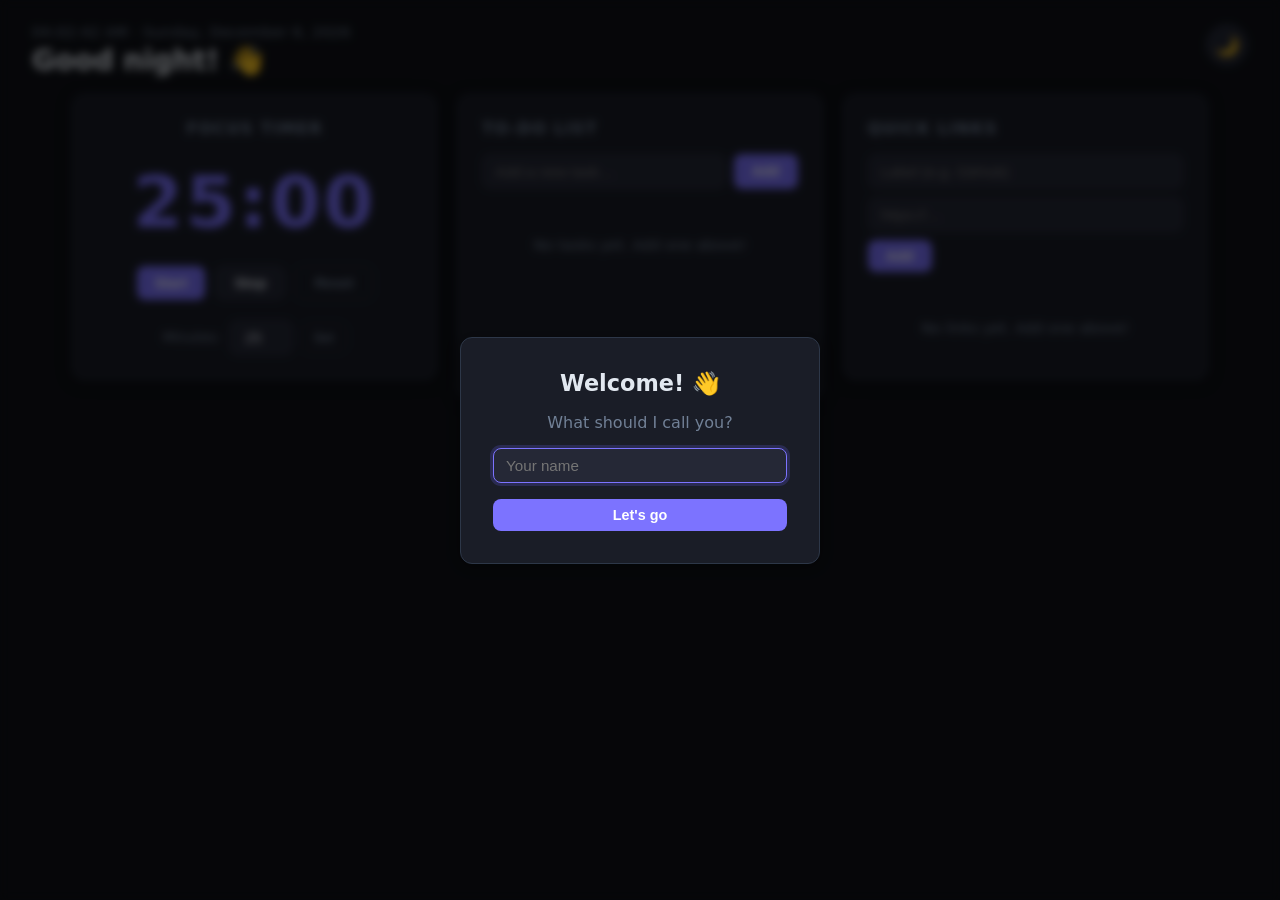
==== CodingCamp-13Jul26-SofyanHadiansyah/index.html @ e3ff243f "Merapikan struktur folder tugas" ====
<!DOCTYPE html>
<html lang="en" data-theme="dark">
<head>
  <meta charset="UTF-8" />
  <meta name="viewport" content="width=device-width, initial-scale=1.0" />
  <title>My Dashboard</title>
  <link rel="stylesheet" href="css/style.css" />
</head>
<body>

  <!-- ===== TOP BAR ===== -->
  <header class="top-bar">
    <div class="top-bar__left">
      <!-- Greeting & DateTime -->
      <div id="datetime" class="datetime"></div>
      <div id="greeting" class="greeting"></div>
    </div>
    <div class="top-bar__right">
      <!-- Theme toggle -->
      <button id="themeToggle" class="btn-icon" title="Toggle light / dark mode" aria-label="Toggle theme">
        <span id="themeIcon">🌙</span>
      </button>
    </div>
  </header>

  <!-- ===== NAME MODAL (shown on first visit) ===== -->
  <div id="nameModal" class="modal-overlay hidden" role="dialog" aria-modal="true" aria-labelledby="nameModalTitle">
    <div class="modal">
      <h2 id="nameModalTitle">Welcome! 👋</h2>
      <p>What should I call you?</p>
      <input id="nameInput" class="input" type="text" placeholder="Your name" maxlength="40" />
      <button id="nameSaveBtn" class="btn btn--primary">Let's go</button>
    </div>
  </div>

  <!-- ===== MAIN CONTENT ===== -->
  <main class="dashboard">

    <!-- ── FOCUS TIMER ── -->
    <section class="card timer-card" aria-labelledby="timerHeading">
      <h2 id="timerHeading" class="card__title">Focus Timer</h2>

      <div class="timer__display" id="timerDisplay" aria-live="polite">25:00</div>

      <div class="timer__controls">
        <button id="timerStart" class="btn btn--primary">Start</button>
        <button id="timerStop"  class="btn btn--secondary">Stop</button>
        <button id="timerReset" class="btn btn--ghost">Reset</button>
      </div>

      <!-- Challenge: custom Pomodoro duration -->
      <div class="timer__settings">
        <label for="timerDuration" class="label">Minutes:</label>
        <input id="timerDuration" class="input input--sm" type="number" min="1" max="120" value="25" />
        <button id="timerSetDuration" class="btn btn--ghost btn--sm">Set</button>
      </div>
    </section>

    <!-- ── TO-DO LIST ── -->
    <section class="card todo-card" aria-labelledby="todoHeading">
      <h2 id="todoHeading" class="card__title">To-Do List</h2>

      <form id="todoForm" class="todo__form">
        <input id="todoInput" class="input" type="text" placeholder="Add a new task…" maxlength="200" required />
        <button type="submit" class="btn btn--primary">Add</button>
      </form>

      <ul id="todoList" class="todo__list" aria-label="Task list"></ul>

      <p id="todoEmpty" class="todo__empty hidden">No tasks yet. Add one above!</p>
    </section>

    <!-- ── QUICK LINKS ── -->
    <section class="card links-card" aria-labelledby="linksHeading">
      <h2 id="linksHeading" class="card__title">Quick Links</h2>

      <form id="linkForm" class="links__form">
        <input id="linkName" class="input" type="text"  placeholder="Label (e.g. GitHub)" maxlength="30" required />
        <input id="linkUrl"  class="input" type="url"   placeholder="https://…" required />
        <button type="submit" class="btn btn--primary">Add</button>
      </form>

      <div id="linksList" class="links__grid" aria-label="Quick links"></div>

      <p id="linksEmpty" class="links__empty hidden">No links yet. Add one above!</p>
    </section>

  </main>

  <script src="js/app.js"></script>
</body>
</html>
---- CodingCamp-13Jul26-SofyanHadiansyah/css/style.css ----
/* ============================================================
   DASHBOARD – style.css
   Single stylesheet for the personal new-tab dashboard.
   ============================================================ */

/* ── CSS Custom Properties (tokens) ── */
:root {
  /* Light theme values (overridden by [data-theme="dark"] below) */
  --bg:            #f0f2f5;
  --bg-card:       #ffffff;
  --bg-input:      #ffffff;
  --bg-btn-ghost:  #e2e8f0;
  --text:          #1a202c;
  --text-muted:    #718096;
  --border:        #cbd5e0;
  --accent:        #6c63ff;
  --accent-dark:   #574fd6;
  --accent-light:  #ede9ff;
  --danger:        #e53e3e;
  --danger-light:  #fff5f5;
  --success:       #38a169;
  --radius:        12px;
  --shadow:        0 2px 12px rgba(0,0,0,.08);
  --transition:    .18s ease;
}

[data-theme="dark"] {
  --bg:            #0f1117;
  --bg-card:       #1a1d27;
  --bg-input:      #252836;
  --bg-btn-ghost:  #252836;
  --text:          #e2e8f0;
  --text-muted:    #718096;
  --border:        #2d3748;
  --accent:        #7c73ff;
  --accent-dark:   #6c63ff;
  --accent-light:  #1e1b3a;
  --danger:        #fc8181;
  --danger-light:  #2d1515;
  --success:       #68d391;
  --shadow:        0 2px 16px rgba(0,0,0,.4);
}

/* ── Reset & Base ── */
*, *::before, *::after { box-sizing: border-box; margin: 0; padding: 0; }

html { font-size: 16px; }

body {
  font-family: 'Segoe UI', system-ui, -apple-system, sans-serif;
  background: var(--bg);
  color: var(--text);
  min-height: 100vh;
  transition: background var(--transition), color var(--transition);
}

/* ── Utility ── */
.hidden { display: none !important; }

/* ── Top Bar ── */
.top-bar {
  display: flex;
  align-items: flex-start;
  justify-content: space-between;
  padding: 24px 32px 16px;
  gap: 16px;
}

.datetime {
  font-size: .9rem;
  color: var(--text-muted);
  letter-spacing: .03em;
}

.greeting {
  font-size: 1.75rem;
  font-weight: 700;
  line-height: 1.2;
  margin-top: 4px;
}

/* ── Theme Toggle Button ── */
.btn-icon {
  background: var(--bg-btn-ghost);
  border: 1px solid var(--border);
  border-radius: 50%;
  width: 42px;
  height: 42px;
  font-size: 1.2rem;
  cursor: pointer;
  display: flex;
  align-items: center;
  justify-content: center;
  transition: background var(--transition), transform var(--transition);
  flex-shrink: 0;
}
.btn-icon:hover { background: var(--accent-light); transform: scale(1.08); }

/* ── Dashboard Grid ── */
.dashboard {
  display: grid;
  grid-template-columns: repeat(auto-fit, minmax(300px, 1fr));
  gap: 20px;
  padding: 0 32px 40px;
  max-width: 1200px;
  margin: 0 auto;
}

/* ── Card ── */
.card {
  background: var(--bg-card);
  border: 1px solid var(--border);
  border-radius: var(--radius);
  padding: 24px;
  box-shadow: var(--shadow);
  display: flex;
  flex-direction: column;
  gap: 16px;
}

.card__title {
  font-size: 1rem;
  font-weight: 600;
  text-transform: uppercase;
  letter-spacing: .08em;
  color: var(--text-muted);
}

/* ── Shared Form Elements ── */
.input {
  background: var(--bg-input);
  border: 1px solid var(--border);
  border-radius: 8px;
  color: var(--text);
  font-size: .95rem;
  padding: 8px 12px;
  width: 100%;
  transition: border-color var(--transition), box-shadow var(--transition);
  outline: none;
}
.input:focus {
  border-color: var(--accent);
  box-shadow: 0 0 0 3px rgba(108,99,255,.2);
}
.input--sm { width: 64px; text-align: center; }

.label {
  font-size: .85rem;
  color: var(--text-muted);
  white-space: nowrap;
}

/* ── Buttons ── */
.btn {
  cursor: pointer;
  border: none;
  border-radius: 8px;
  font-size: .9rem;
  font-weight: 600;
  padding: 8px 18px;
  transition: background var(--transition), transform var(--transition), opacity var(--transition);
  white-space: nowrap;
}
.btn:hover  { opacity: .9; transform: translateY(-1px); }
.btn:active { transform: translateY(0); }

.btn--primary   { background: var(--accent);       color: #fff; }
.btn--primary:hover { background: var(--accent-dark); }
.btn--secondary { background: var(--bg-btn-ghost); color: var(--text); border: 1px solid var(--border); }
.btn--ghost     { background: transparent;         color: var(--text-muted); border: 1px solid var(--border); }
.btn--ghost:hover { background: var(--bg-btn-ghost); }
.btn--danger    { background: var(--danger);       color: #fff; }
.btn--sm        { padding: 6px 12px; font-size: .8rem; }

/* ============================================================
   FOCUS TIMER
   ============================================================ */
.timer-card { align-items: center; text-align: center; }

.timer__display {
  font-size: 4.5rem;
  font-weight: 800;
  letter-spacing: .04em;
  font-variant-numeric: tabular-nums;
  color: var(--accent);
  line-height: 1;
  padding: 12px 0;
  transition: color var(--transition);
}

.timer__display.running { color: var(--success); }
.timer__display.finished { color: var(--danger); }

.timer__controls {
  display: flex;
  gap: 10px;
  flex-wrap: wrap;
  justify-content: center;
}

.timer__settings {
  display: flex;
  align-items: center;
  gap: 8px;
  margin-top: 4px;
}

/* ============================================================
   TO-DO LIST
   ============================================================ */
.todo-card { grid-row: span 2; }   /* give it more vertical room */

.todo__form {
  display: flex;
  gap: 8px;
}

.todo__list {
  list-style: none;
  display: flex;
  flex-direction: column;
  gap: 8px;
  max-height: 420px;
  overflow-y: auto;
  padding-right: 4px;
}

/* Scrollbar styling */
.todo__list::-webkit-scrollbar { width: 4px; }
.todo__list::-webkit-scrollbar-track { background: transparent; }
.todo__list::-webkit-scrollbar-thumb { background: var(--border); border-radius: 4px; }

.todo__item {
  display: flex;
  align-items: center;
  gap: 10px;
  background: var(--bg-input);
  border: 1px solid var(--border);
  border-radius: 8px;
  padding: 10px 12px;
  transition: border-color var(--transition), opacity var(--transition);
}

.todo__item.done {
  opacity: .55;
  border-color: var(--success);
}

.todo__item.done .todo__text { text-decoration: line-through; color: var(--text-muted); }

.todo__checkbox {
  width: 18px;
  height: 18px;
  accent-color: var(--accent);
  cursor: pointer;
  flex-shrink: 0;
}

.todo__text {
  flex: 1;
  font-size: .95rem;
  word-break: break-word;
}

.todo__edit-input {
  flex: 1;
  background: var(--bg-input);
  border: 1px solid var(--accent);
  border-radius: 6px;
  color: var(--text);
  font-size: .95rem;
  padding: 4px 8px;
  outline: none;
}

.todo__actions {
  display: flex;
  gap: 4px;
  flex-shrink: 0;
}

.todo__btn {
  background: none;
  border: none;
  cursor: pointer;
  font-size: 1rem;
  padding: 2px 4px;
  border-radius: 4px;
  line-height: 1;
  transition: background var(--transition);
}
.todo__btn:hover { background: var(--bg-btn-ghost); }

.todo__empty {
  color: var(--text-muted);
  text-align: center;
  font-size: .9rem;
  padding: 16px 0;
}

/* ============================================================
   QUICK LINKS
   ============================================================ */
.links__form {
  display: flex;
  flex-wrap: wrap;
  gap: 8px;
}

.links__grid {
  display: flex;
  flex-wrap: wrap;
  gap: 10px;
}

.link-chip {
  display: inline-flex;
  align-items: center;
  gap: 6px;
  background: var(--accent-light);
  border: 1px solid var(--accent);
  border-radius: 999px;
  padding: 6px 14px 6px 10px;
  text-decoration: none;
  color: var(--accent);
  font-size: .875rem;
  font-weight: 600;
  transition: background var(--transition), transform var(--transition);
}
.link-chip:hover { background: var(--accent); color: #fff; transform: translateY(-2px); }

.link-chip__favicon {
  width: 16px;
  height: 16px;
  border-radius: 3px;
}

.link-chip__delete {
  background: none;
  border: none;
  cursor: pointer;
  font-size: .75rem;
  color: inherit;
  padding: 0 0 0 4px;
  line-height: 1;
  opacity: .7;
  transition: opacity var(--transition);
}
.link-chip__delete:hover { opacity: 1; }

.links__empty {
  color: var(--text-muted);
  text-align: center;
  font-size: .9rem;
  padding: 16px 0;
  width: 100%;
}

/* ============================================================
   NAME MODAL
   ============================================================ */
.modal-overlay {
  position: fixed;
  inset: 0;
  background: rgba(0,0,0,.6);
  display: flex;
  align-items: center;
  justify-content: center;
  z-index: 1000;
  backdrop-filter: blur(4px);
}

.modal {
  background: var(--bg-card);
  border: 1px solid var(--border);
  border-radius: var(--radius);
  padding: 32px;
  max-width: 360px;
  width: 90%;
  display: flex;
  flex-direction: column;
  gap: 16px;
  box-shadow: var(--shadow);
  text-align: center;
}

.modal h2 { font-size: 1.4rem; }
.modal p  { color: var(--text-muted); }

/* ============================================================
   RESPONSIVE
   ============================================================ */
@media (max-width: 640px) {
  .top-bar  { padding: 16px; }
  .dashboard { padding: 0 16px 32px; gap: 16px; }
  .greeting  { font-size: 1.3rem; }
  .timer__display { font-size: 3.2rem; }
  .todo-card { grid-row: span 1; }
}
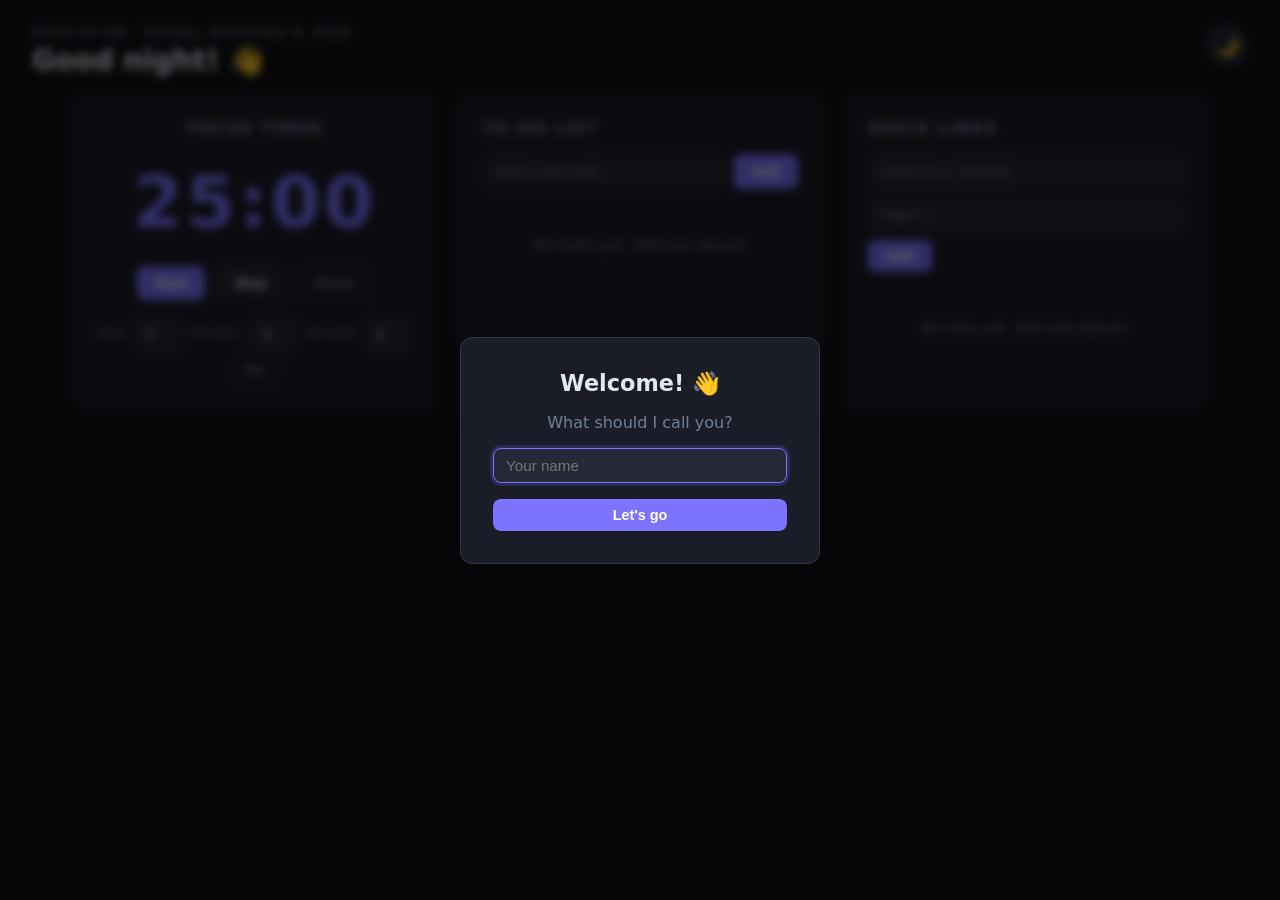
==== commit 7565d698: "penambahan jam dan detik" ====
--- a/CodingCamp-13Jul26-SofyanHadiansyah/index.html
+++ b/CodingCamp-13Jul26-SofyanHadiansyah/index.html
@@ -48,10 +48,17 @@
         <button id="timerReset" class="btn btn--ghost">Reset</button>
       </div>
 
-      <!-- Challenge: custom Pomodoro duration -->
+      <!-- Custom duration: Hours / Minutes / Seconds -->
       <div class="timer__settings">
-        <label for="timerDuration" class="label">Minutes:</label>
-        <input id="timerDuration" class="input input--sm" type="number" min="1" max="120" value="25" />
+        <label for="timerHour" class="label">Hour</label>
+        <input id="timerHour" class="input input--sm" type="number" min="0" max="23" value="0" />
+
+        <label for="timerMinutes" class="label">Minutes:</label>
+        <input id="timerMinutes" class="input input--sm" type="number" min="0" max="59" value="25" />
+
+        <label for="timerSecs" class="label">Seconds</label>
+        <input id="timerSecs" class="input input--sm" type="number" min="0" max="59" value="0" />
+
         <button id="timerSetDuration" class="btn btn--ghost btn--sm">Set</button>
       </div>
     </section>
--- a/CodingCamp-13Jul26-SofyanHadiansyah/css/style.css
+++ b/CodingCamp-13Jul26-SofyanHadiansyah/css/style.css
@@ -201,8 +201,26 @@
 .timer__settings {
   display: flex;
   align-items: center;
-  gap: 8px;
-  margin-top: 4px;
+  gap: 6px;
+  flex-wrap: wrap;
+  justify-content: center;
+}
+
+.timer__settings .label {
+  font-size: .75rem;
+  color: var(--text-muted);
+  margin-right: 0;
+}
+
+.timer__settings .input--sm {
+  width: 48px;
+  text-align: center;
+}
+/*Version desktop*/
+@media (min-width: 480px) {
+  .timer__settings {
+    gap: 4px 8px;
+  }
 }
 
 /* ============================================================
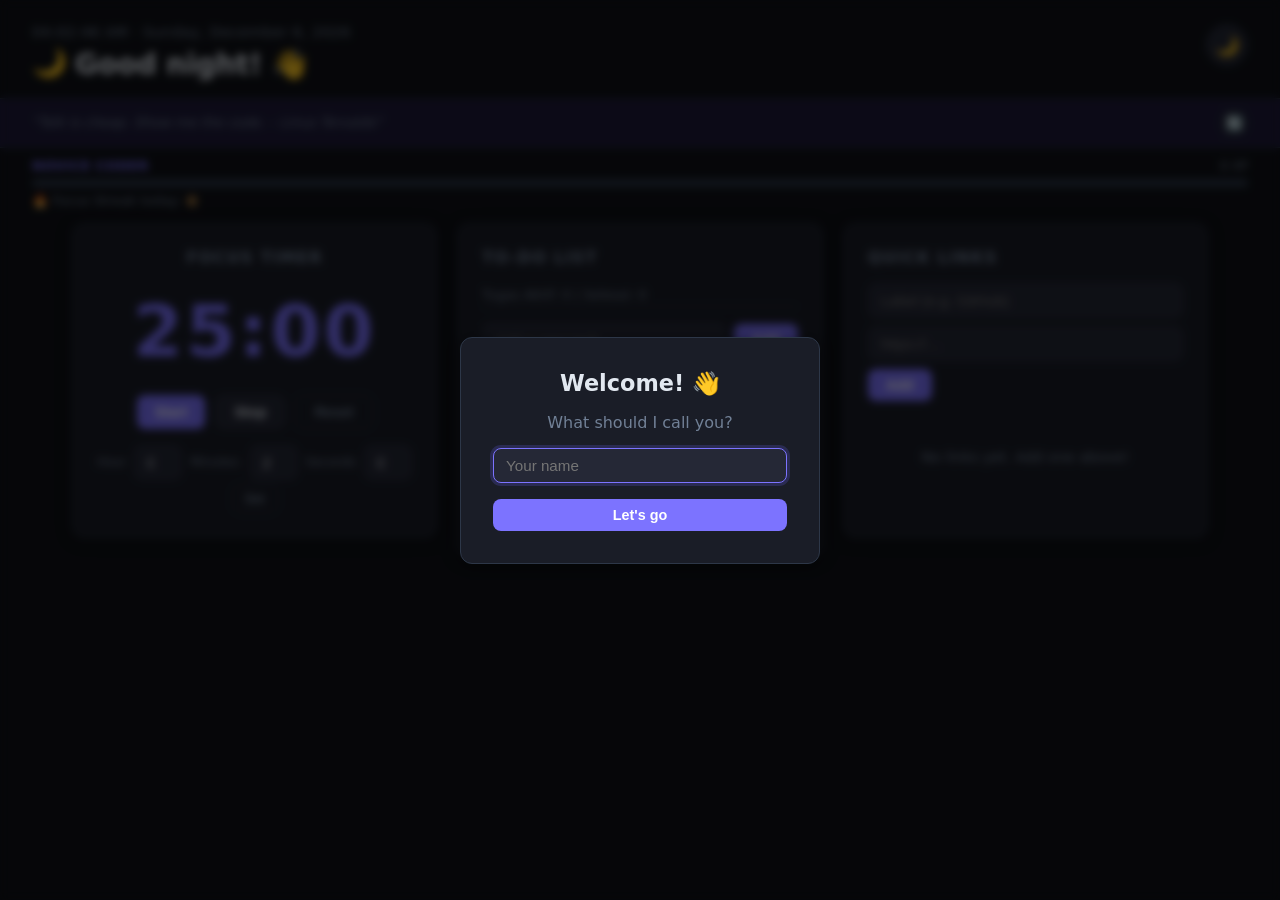
==== commit a44fc026: "penambahan beberapa fitur" ====
--- a/CodingCamp-13Jul26-SofyanHadiansyah/index.html
+++ b/CodingCamp-13Jul26-SofyanHadiansyah/index.html
@@ -11,19 +11,43 @@
   <!-- ===== TOP BAR ===== -->
   <header class="top-bar">
     <div class="top-bar__left">
-      <!-- Greeting & DateTime -->
       <div id="datetime" class="datetime"></div>
-      <div id="greeting" class="greeting"></div>
+      <!-- Greeting Icon Dinamis + teks -->
+      <div class="greeting-row">
+        <span id="greetingIcon" class="greeting-icon">🌅</span>
+        <div id="greeting" class="greeting"></div>
+      </div>
     </div>
     <div class="top-bar__right">
-      <!-- Theme toggle -->
       <button id="themeToggle" class="btn-icon" title="Toggle light / dark mode" aria-label="Toggle theme">
         <span id="themeIcon">🌙</span>
       </button>
     </div>
   </header>
 
-  <!-- ===== NAME MODAL (shown on first visit) ===== -->
+  <!-- ===== RANDOM QUOTE BAR ===== -->
+  <div class="quote-bar">
+    <span id="quoteText" class="quote-text"></span>
+    <button id="quoteRefresh" class="btn-icon btn-icon--xs" title="New quote" aria-label="New quote">🔄</button>
+  </div>
+
+  <!-- ===== XP / LEVEL BAR ===== -->
+  <div class="xp-bar-container">
+    <div class="xp-bar-header">
+      <span id="xpLevel" class="xp-level">Novice Coder</span>
+      <span id="xpScore" class="xp-score">0 XP</span>
+    </div>
+    <div class="xp-bar-track" role="progressbar" aria-valuemin="0" aria-valuemax="100" aria-valuenow="0" id="xpTrack">
+      <div id="xpFill" class="xp-bar-fill"></div>
+    </div>
+    <!-- Focus Streak Counter -->
+    <div class="streak-row">
+      <span class="streak-label">🔥 Focus Streak today:</span>
+      <span id="streakCount" class="streak-count">0</span>
+    </div>
+  </div>
+
+  <!-- ===== NAME MODAL ===== -->
   <div id="nameModal" class="modal-overlay hidden" role="dialog" aria-modal="true" aria-labelledby="nameModalTitle">
     <div class="modal">
       <h2 id="nameModalTitle">Welcome! 👋</h2>
@@ -67,13 +91,39 @@
     <section class="card todo-card" aria-labelledby="todoHeading">
       <h2 id="todoHeading" class="card__title">To-Do List</h2>
 
-      <form id="todoForm" class="todo__form">
-        <input id="todoInput" class="input" type="text" placeholder="Add a new task…" maxlength="200" required />
-        <button type="submit" class="btn btn--primary">Add</button>
+      <!-- Task Counter Dinamis -->
+      <div id="todoCounter" class="todo__counter" aria-live="polite">Tugas Aktif: 0 | Selesai: 0</div>
+
+      <!-- Add task form with priority & due date -->
+      <form id="todoForm" class="todo__form-extended">
+        <div class="todo__form-row">
+          <input id="todoInput" class="input" type="text" placeholder="Add a new task…" maxlength="200" required />
+          <button type="submit" class="btn btn--primary">Add</button>
+        </div>
+        <div class="todo__form-row todo__form-meta">
+          <!-- Priority selector -->
+          <div class="priority-select-wrap">
+            <label for="todoPriority" class="label">Priority</label>
+            <select id="todoPriority" class="input input--sm select--priority">
+              <option value="medium">Medium</option>
+              <option value="high">High</option>
+              <option value="low">Low</option>
+            </select>
+          </div>
+          <!-- Due date/time -->
+          <div class="due-select-wrap">
+            <label for="todoDue" class="label">Due</label>
+            <input id="todoDue" class="input input--sm" type="datetime-local" />
+          </div>
+        </div>
       </form>
 
+      <!-- Clear completed button -->
+      <div class="todo__toolbar">
+        <button id="clearCompletedBtn" class="btn btn--ghost btn--sm btn--danger-ghost">🗑 Clear Completed</button>
+      </div>
+
       <ul id="todoList" class="todo__list" aria-label="Task list"></ul>
-
       <p id="todoEmpty" class="todo__empty hidden">No tasks yet. Add one above!</p>
     </section>
 
@@ -88,7 +138,6 @@
       </form>
 
       <div id="linksList" class="links__grid" aria-label="Quick links"></div>
-
       <p id="linksEmpty" class="links__empty hidden">No links yet. Add one above!</p>
     </section>
 
--- a/CodingCamp-13Jul26-SofyanHadiansyah/css/style.css
+++ b/CodingCamp-13Jul26-SofyanHadiansyah/css/style.css
@@ -415,3 +415,226 @@
   .timer__display { font-size: 3.2rem; }
   .todo-card { grid-row: span 1; }
 }
+
+/* ============================================================
+   NEW FEATURES – appended styles
+   ============================================================ */
+
+/* ── Greeting Row (icon + text) ── */
+.greeting-row {
+  display: flex;
+  align-items: center;
+  gap: 8px;
+  margin-top: 4px;
+}
+
+.greeting-icon {
+  font-size: 1.75rem;
+  line-height: 1;
+  transition: transform .3s ease;
+}
+.greeting-icon:hover { transform: scale(1.15) rotate(-8deg); }
+
+/* ── Random Quote Bar ── */
+.quote-bar {
+  display: flex;
+  align-items: center;
+  gap: 10px;
+  padding: 10px 32px;
+  background: var(--accent-light);
+  border-top: 1px solid var(--border);
+  border-bottom: 1px solid var(--border);
+  min-height: 40px;
+}
+
+.quote-text {
+  flex: 1;
+  font-size: .85rem;
+  font-style: italic;
+  color: var(--text-muted);
+  line-height: 1.5;
+}
+
+.btn-icon--xs {
+  width: 28px;
+  height: 28px;
+  font-size: .85rem;
+  flex-shrink: 0;
+}
+
+/* ── XP / Level Bar ── */
+.xp-bar-container {
+  padding: 10px 32px 14px;
+  display: flex;
+  flex-direction: column;
+  gap: 6px;
+}
+
+.xp-bar-header {
+  display: flex;
+  justify-content: space-between;
+  align-items: center;
+}
+
+.xp-level {
+  font-size: .8rem;
+  font-weight: 700;
+  color: var(--accent);
+  text-transform: uppercase;
+  letter-spacing: .06em;
+}
+
+.xp-score {
+  font-size: .78rem;
+  color: var(--text-muted);
+}
+
+.xp-bar-track {
+  width: 100%;
+  height: 8px;
+  background: var(--border);
+  border-radius: 999px;
+  overflow: hidden;
+}
+
+.xp-bar-fill {
+  height: 100%;
+  width: 0%;
+  background: linear-gradient(90deg, var(--accent), #a78bfa);
+  border-radius: 999px;
+  transition: width .5s cubic-bezier(.4, 0, .2, 1);
+}
+
+/* ── Streak Row ── */
+.streak-row {
+  display: flex;
+  align-items: center;
+  gap: 6px;
+  font-size: .82rem;
+  color: var(--text-muted);
+}
+
+.streak-count {
+  font-weight: 700;
+  color: #f6ad55;
+  font-size: .9rem;
+}
+
+/* ── Level-Up Flash Animation ── */
+@keyframes levelUp {
+  0%   { transform: scale(1);    opacity: 1; }
+  30%  { transform: scale(1.18); opacity: 1; }
+  60%  { transform: scale(.96);  opacity: 1; }
+  100% { transform: scale(1);    opacity: 1; }
+}
+.xp-level-flash { animation: levelUp .6s ease; }
+
+/* ── To-Do Counter ── */
+.todo__counter {
+  font-size: .82rem;
+  color: var(--text-muted);
+  padding: 4px 0;
+  border-bottom: 1px solid var(--border);
+}
+
+/* ── Extended Todo Form ── */
+.todo__form-extended {
+  display: flex;
+  flex-direction: column;
+  gap: 8px;
+}
+
+.todo__form-row {
+  display: flex;
+  gap: 8px;
+  align-items: center;
+}
+
+.todo__form-meta {
+  flex-wrap: wrap;
+  gap: 12px;
+}
+
+.priority-select-wrap,
+.due-select-wrap {
+  display: flex;
+  align-items: center;
+  gap: 6px;
+  flex-shrink: 0;
+}
+
+.select--priority {
+  width: auto;
+  min-width: 96px;
+  cursor: pointer;
+}
+
+/* ── Priority Badges ── */
+.priority-badge {
+  display: inline-flex;
+  align-items: center;
+  gap: 3px;
+  font-size: .7rem;
+  font-weight: 700;
+  padding: 2px 7px;
+  border-radius: 999px;
+  text-transform: uppercase;
+  letter-spacing: .04em;
+  flex-shrink: 0;
+}
+
+.priority-badge--high   { background: #fed7d7; color: #c53030; }
+.priority-badge--medium { background: #fefcbf; color: #b7791f; }
+.priority-badge--low    { background: #c6f6d5; color: #276749; }
+
+[data-theme="dark"] .priority-badge--high   { background: #4a1515; color: #fc8181; }
+[data-theme="dark"] .priority-badge--medium { background: #3d3000; color: #f6e05e; }
+[data-theme="dark"] .priority-badge--low    { background: #1a3a28; color: #68d391; }
+
+/* ── Due Date label inside task ── */
+.todo__due {
+  font-size: .72rem;
+  color: var(--text-muted);
+  flex-shrink: 0;
+  white-space: nowrap;
+}
+
+.todo__due--overdue {
+  color: var(--danger);
+  font-weight: 700;
+}
+
+/* ── Todo Item layout — add gap for badge/due ── */
+.todo__item { flex-wrap: wrap; row-gap: 4px; }
+
+/* ── Toolbar (clear completed) ── */
+.todo__toolbar {
+  display: flex;
+  justify-content: flex-end;
+}
+
+.btn--danger-ghost {
+  color: var(--danger);
+  border-color: var(--danger);
+}
+.btn--danger-ghost:hover {
+  background: var(--danger-light);
+}
+
+/* ── Button click ripple visual feedback ── */
+@keyframes btnPop {
+  0%   { transform: scale(1); }
+  40%  { transform: scale(.93); }
+  100% { transform: scale(1); }
+}
+.btn--clicked { animation: btnPop .15s ease; }
+
+/* ── Responsive tweaks for new elements ── */
+@media (max-width: 640px) {
+  .quote-bar         { padding: 8px 16px; }
+  .xp-bar-container  { padding: 8px 16px 12px; }
+  .todo__form-meta   { flex-direction: column; align-items: flex-start; }
+  .priority-select-wrap,
+  .due-select-wrap   { width: 100%; }
+  .select--priority  { flex: 1; }
+}
